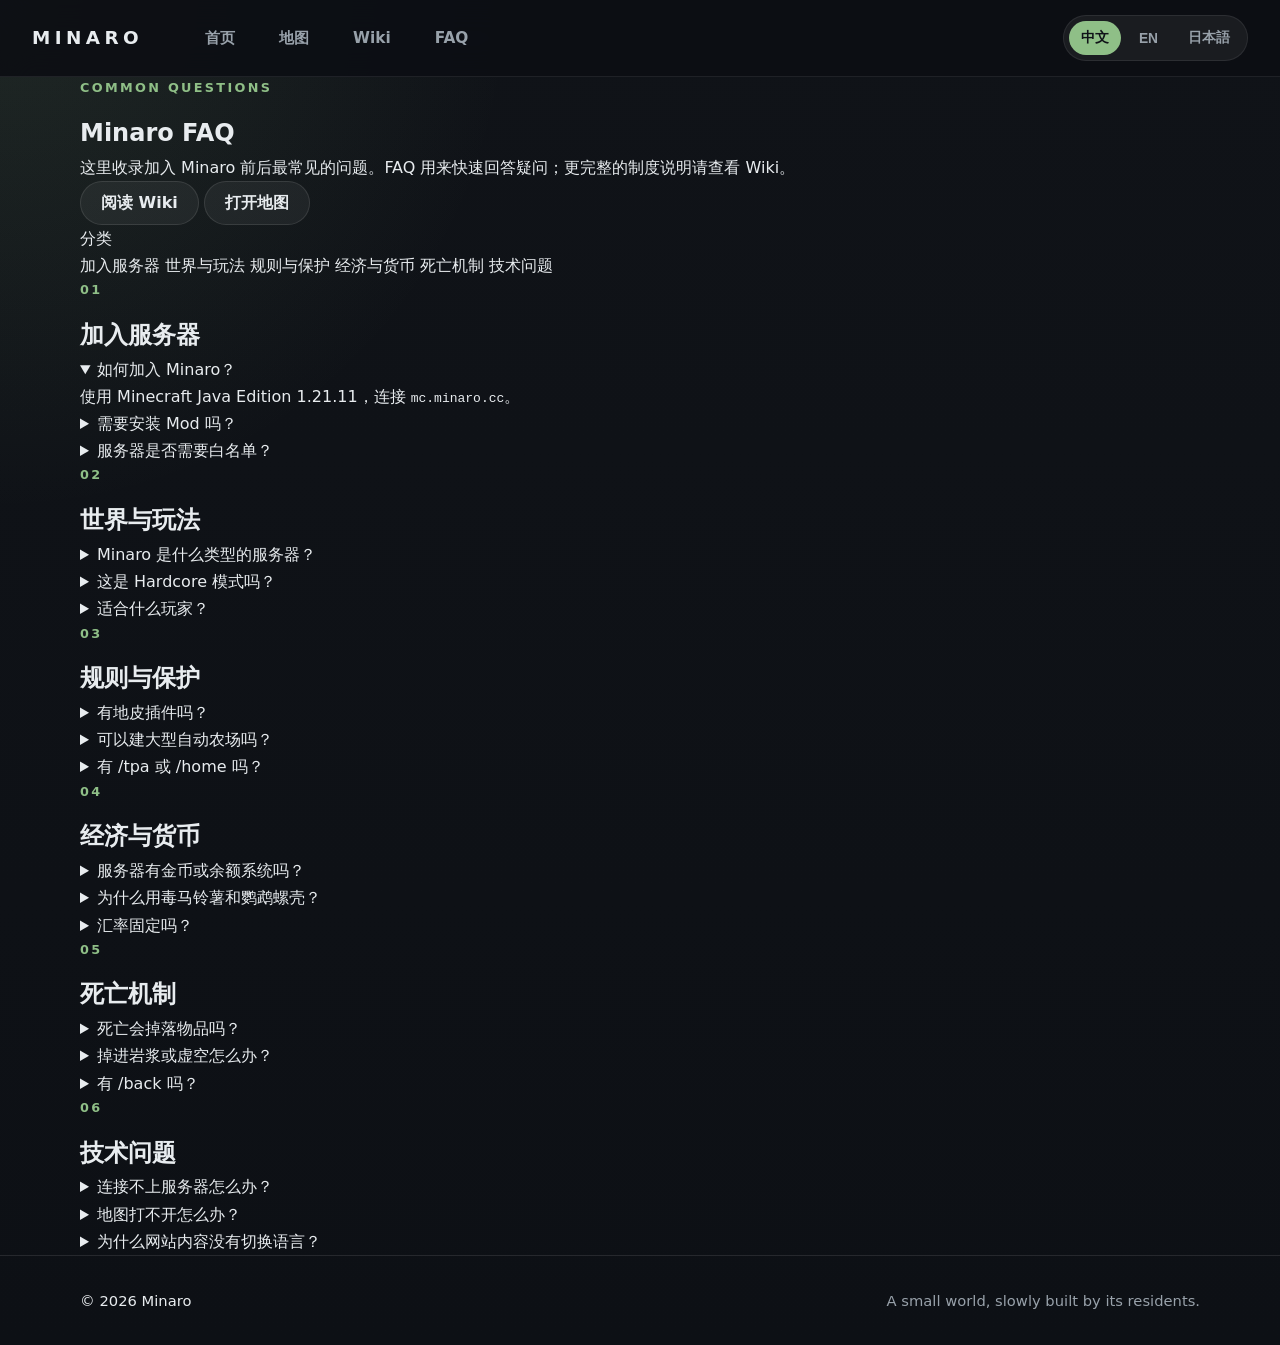
==== faq.html @ 6446cf9e "Create faq.html" ====
<!DOCTYPE html>
<html lang="zh-CN">
<head>
    <meta charset="UTF-8" />
    <meta name="viewport" content="width=device-width, initial-scale=1.0" />

    <title>Minaro FAQ</title>

    <meta
        name="description"
        content="Minaro FAQ 收录加入服务器、世界规则、经济系统、死亡机制、建筑保护与技术连接等常见问题。"
        data-i18n-content="faq.meta.description"
    />

    <meta property="og:title" content="Minaro FAQ" />

    <meta
        property="og:description"
        content="Minaro 的常见问题与新人说明。"
        data-i18n-content="faq.meta.ogdescription"
    />

    <meta property="og:type" content="website" />

    <link rel="stylesheet" href="/assets/css/style.css" />
    <link rel="stylesheet" href="/assets/css/faq.css" />
</head>

<body>
    <header class="site-header">
        <nav class="menubar">
            <div class="menubar-left">
                <a href="/" class="brand">MINARO</a>

                <div class="main-nav">
                    <a href="/" data-i18n="nav.home">首页</a>
                    <a
                        href="https://map.minaro.cc:54460"
                        target="_blank"
                        rel="noopener"
                        data-i18n="nav.map"
                    >
                        地图
                    </a>
                    <a href="/wiki.html" data-i18n="nav.wiki">Wiki</a>
                    <a href="/faq.html" class="active" data-i18n="nav.faq">FAQ</a>
                </div>
            </div>

            <div class="language-switcher" aria-label="Language selector">
                <button type="button" data-lang="zh" class="lang-btn active">中文</button>
                <button type="button" data-lang="en" class="lang-btn">EN</button>
                <button type="button" data-lang="ja" class="lang-btn">日本語</button>
            </div>
        </nav>
    </header>

    <main>
        <section class="faq-hero">
            <div class="container">
                <p class="eyebrow" data-i18n="faq.hero.eyebrow">
                    Common Questions
                </p>

                <h1 class="faq-title" data-i18n="faq.hero.title">
                    Minaro FAQ
                </h1>

                <p class="faq-intro" data-i18n="faq.hero.intro">
                    这里收录加入 Minaro 前后最常见的问题。FAQ 用来快速回答疑问；更完整的制度说明请查看 Wiki。
                </p>

                <div class="faq-actions">
                    <a href="/wiki.html" class="button secondary" data-i18n="faq.hero.wikiButton">
                        阅读 Wiki
                    </a>

                    <a
                        href="https://map.minaro.cc:54460"
                        target="_blank"
                        rel="noopener"
                        class="button secondary"
                        data-i18n="faq.hero.mapButton"
                    >
                        打开地图
                    </a>
                </div>
            </div>
        </section>

        <section class="faq-layout container">
            <aside class="faq-sidebar">
                <div class="faq-sidebar-card">
                    <p class="sidebar-title" data-i18n="faq.sidebar.title">
                        分类
                    </p>

                    <nav class="faq-toc">
                        <a href="#joining" data-i18n="faq.toc.joining">加入服务器</a>
                        <a href="#world" data-i18n="faq.toc.world">世界与玩法</a>
                        <a href="#rules" data-i18n="faq.toc.rules">规则与保护</a>
                        <a href="#economy" data-i18n="faq.toc.economy">经济与货币</a>
                        <a href="#death" data-i18n="faq.toc.death">死亡机制</a>
                        <a href="#technical" data-i18n="faq.toc.technical">技术问题</a>
                    </nav>
                </div>
            </aside>

            <article class="faq-content">
                <section class="faq-section" id="joining">
                    <p class="section-kicker">01</p>
                    <h2 data-i18n="faq.joining.title">加入服务器</h2>

                    <details class="faq-item" open>
                        <summary data-i18n="faq.joining.q1">
                            如何加入 Minaro？
                        </summary>
                        <p data-i18n-html="faq.joining.a1">
                            使用 Minecraft Java Edition 1.21.11，连接 <code>mc.minaro.cc</code>。
                        </p>
                    </details>

                    <details class="faq-item">
                        <summary data-i18n="faq.joining.q2">
                            需要安装 Mod 吗？
                        </summary>
                        <p data-i18n="faq.joining.a2">
                            不需要。Minaro 基于 Purpur/插件端，玩家使用原版客户端即可进入。
                        </p>
                    </details>

                    <details class="faq-item">
                        <summary data-i18n="faq.joining.q3">
                            服务器是否需要白名单？
                        </summary>
                        <p data-i18n="faq.joining.a3">
                            如果服务器处于内测或小规模阶段，可能会启用白名单。具体加入方式请以公告为准。
                        </p>
                    </details>
                </section>

                <section class="faq-section" id="world">
                    <p class="section-kicker">02</p>
                    <h2 data-i18n="faq.world.title">世界与玩法</h2>

                    <details class="faq-item">
                        <summary data-i18n="faq.world.q1">
                            Minaro 是什么类型的服务器？
                        </summary>
                        <p data-i18n="faq.world.a1">
                            Minaro 是一个小型长期生存世界，重视建筑、铁路、港口、钓鱼、酿酒、聚落与玩家合作。
                        </p>
                    </details>

                    <details class="faq-item">
                        <summary data-i18n="faq.world.q2">
                            这是 Hardcore 模式吗？
                        </summary>
                        <p data-i18n="faq.world.a2">
                            不是 Hardcore 模式。但死亡、距离、物资与交通都会保留一定代价。
                        </p>
                    </details>

                    <details class="faq-item">
                        <summary data-i18n="faq.world.q3">
                            适合什么玩家？
                        </summary>
                        <p data-i18n="faq.world.a3">
                            适合喜欢慢生存、建筑、交通系统、长期建设、小社区与世界沉淀的玩家。
                        </p>
                    </details>
                </section>

                <section class="faq-section" id="rules">
                    <p class="section-kicker">03</p>
                    <h2 data-i18n="faq.rules.title">规则与保护</h2>

                    <details class="faq-item">
                        <summary data-i18n="faq.rules.q1">
                            有地皮插件吗？
                        </summary>
                        <p data-i18n="faq.rules.a1">
                            没有大范围地皮插件。Minaro 希望世界保持连续开放，但会通过容器锁和 CoreProtect 保护私人物品与建筑。
                        </p>
                    </details>

                    <details class="faq-item">
                        <summary data-i18n="faq.rules.q2">
                            可以建大型自动农场吗？
                        </summary>
                        <p data-i18n="faq.rules.a2">
                            不鼓励极端工业化。影响服务器性能、破坏经济或过度刷资源的设施可能会被限制。
                        </p>
                    </details>

                    <details class="faq-item">
                        <summary data-i18n="faq.rules.q3">
                            有 /tpa 或 /home 吗？
                        </summary>
                        <p data-i18n-html="faq.rules.a3">
                            原则上不开放或严格限制。距离是 Minaro 世界设计的一部分，铁路、道路与港口因此才有意义。
                        </p>
                    </details>
                </section>

                <section class="faq-section" id="economy">
                    <p class="section-kicker">04</p>
                    <h2 data-i18n="faq.economy.title">经济与货币</h2>

                    <details class="faq-item">
                        <summary data-i18n="faq.economy.q1">
                            服务器有金币或余额系统吗？
                        </summary>
                        <p data-i18n="faq.economy.a1">
                            Minaro 倾向使用实体物品作为货币，而不是传统数字余额。交易会真实发生在地图中。
                        </p>
                    </details>

                    <details class="faq-item">
                        <summary data-i18n="faq.economy.q2">
                            为什么用毒马铃薯和鹦鹉螺壳？
                        </summary>
                        <p data-i18n="faq.economy.a2">
                            它们是可流通、可运输、可储存的实体货币，可以让贸易、仓储与运输变成世界的一部分。
                        </p>
                    </details>

                    <details class="faq-item">
                        <summary data-i18n="faq.economy.q3">
                            汇率固定吗？
                        </summary>
                        <p data-i18n="faq.economy.a3">
                            可以有官方参考汇率，但玩家之间允许自由议价。不同地区也可能形成不同价格。
                        </p>
                    </details>
                </section>

                <section class="faq-section" id="death">
                    <p class="section-kicker">05</p>
                    <h2 data-i18n="faq.death.title">死亡机制</h2>

                    <details class="faq-item">
                        <summary data-i18n="faq.death.q1">
                            死亡会掉落物品吗？
                        </summary>
                        <p data-i18n="faq.death.a1">
                            死亡后会通过 Graves 类机制生成墓碑或死亡容器，玩家需要返回死亡地点取回遗物。
                        </p>
                    </details>

                    <details class="faq-item">
                        <summary data-i18n="faq.death.q2">
                            掉进岩浆或虚空怎么办？
                        </summary>
                        <p data-i18n="faq.death.a2">
                            插件会尽量在最近安全位置生成墓碑，具体效果以服务器实际设置为准。
                        </p>
                    </details>

                    <details class="faq-item">
                        <summary data-i18n="faq.death.q3">
                            有 /back 吗？
                        </summary>
                        <p data-i18n-html="faq.death.a3">
                            不开放 <code>/back</code>。死亡后的回收、救援和交通应成为世界的一部分。
                        </p>
                    </details>
                </section>

                <section class="faq-section" id="technical">
                    <p class="section-kicker">06</p>
                    <h2 data-i18n="faq.technical.title">技术问题</h2>

                    <details class="faq-item">
                        <summary data-i18n="faq.technical.q1">
                            连接不上服务器怎么办？
                        </summary>
                        <p data-i18n-html="faq.technical.a1">
                            请确认版本是否为 Java 1.21.11，并检查地址是否为 <code>mc.minaro.cc</code>。如果仍无法连接，请查看公告或联系管理员。
                        </p>
                    </details>

                    <details class="faq-item">
                        <summary data-i18n="faq.technical.q2">
                            地图打不开怎么办？
                        </summary>
                        <p data-i18n="faq.technical.a2">
                            地图服务可能会随服务器维护而暂时关闭。请稍后重试，或查看首页公告。
                        </p>
                    </details>

                    <details class="faq-item">
                        <summary data-i18n="faq.technical.q3">
                            为什么网站内容没有切换语言？
                        </summary>
                        <p data-i18n="faq.technical.a3">
                            请尝试刷新页面。如果仍然无效，可能是浏览器缓存或脚本尚未更新。
                        </p>
                    </details>
                </section>
            </article>
        </section>
    </main>

    <footer class="site-footer">
        <div class="container footer-inner">
            <p>© <span id="year"></span> Minaro</p>
            <p class="muted" data-i18n="footer.text">
                A small world, slowly built by its residents.
            </p>
        </div>
    </footer>

    <script src="/assets/js/app.js"></script>
    <script src="/assets/js/faq.js"></script>
</body>
</html>
---- assets/css/style.css ----
:root {
    --bg: #101318;
    --bg-soft: #151a21;
    --panel: rgba(255, 255, 255, 0.055);
    --panel-strong: rgba(255, 255, 255, 0.085);
    --text: #e8ecef;
    --muted: #98a1aa;
    --primary: #8fbf87;
    --primary-soft: rgba(143, 191, 135, 0.16);
    --border: rgba(255, 255, 255, 0.1);
    --shadow: 0 20px 60px rgba(0, 0, 0, 0.35);
    --radius: 20px;
}

* {
    box-sizing: border-box;
    margin: 0;
    padding: 0;
}

html {
    scroll-behavior: smooth;
}

body {
    min-height: 100vh;
    background:
        radial-gradient(circle at top left, rgba(143, 191, 135, 0.12), transparent 32rem),
        linear-gradient(180deg, #101318 0%, #0d1015 100%);
    color: var(--text);
    font-family:
        Inter,
        ui-sans-serif,
        system-ui,
        -apple-system,
        BlinkMacSystemFont,
        "Segoe UI",
        "Noto Sans SC",
        sans-serif;
    line-height: 1.7;
}

a {
    color: inherit;
    text-decoration: none;
}

.container {
    width: min(1120px, calc(100% - 40px));
    margin: 0 auto;
}

.site-header {
    position: sticky;
    top: 0;
    z-index: 100;
    background: rgba(12, 15, 20, 0.92);
    -webkit-backdrop-filter: blur(16px);
    backdrop-filter: blur(16px);
    border-bottom: 1px solid rgba(255, 255, 255, 0.08);
}

.menubar {
    width: 100%;
    min-height: 76px;
    padding: 0 32px;
    display: flex;
    align-items: center;
    justify-content: space-between;
}

.menubar-left {
    display: flex;
    align-items: center;
    gap: 44px;
}

.brand {
    font-size: 1.15rem;
    font-weight: 900;
    letter-spacing: 0.24em;
    color: var(--text);
    text-decoration: none;
    white-space: nowrap;
}

.main-nav {
    display: flex;
    align-items: center;
    gap: 8px;
}

.main-nav a {
    padding: 12px 18px;
    border-radius: 999px;
    color: var(--muted);
    text-decoration: none;
    font-weight: 700;
    font-size: 0.96rem;
    transition:
        color 0.2s ease,
        background 0.2s ease,
        transform 0.2s ease;
}

.main-nav a:hover {
    color: var(--text);
    background: rgba(255, 255, 255, 0.07);
    transform: translateY(-1px);
}

.language-switcher {
    display: flex;
    align-items: center;
    gap: 6px;
    padding: 5px;
    border-radius: 999px;
    background: rgba(255, 255, 255, 0.06);
    border: 1px solid rgba(255, 255, 255, 0.08);
}

.lang-btn {
    border: none;
    cursor: pointer;
    border-radius: 999px;
    padding: 8px 12px;
    background: transparent;
    color: var(--muted);
    font-weight: 700;
    font-size: 0.86rem;
    transition:
        color 0.2s ease,
        background 0.2s ease;
}

.lang-btn:hover {
    color: var(--text);
}

.lang-btn.active {
    background: var(--primary);
    color: #101318;
}


.hero {
    padding: 120px 0 96px;
}

.hero-inner {
    max-width: 820px;
}

.eyebrow,
.section-kicker {
    color: var(--primary);
    font-size: 0.8rem;
    font-weight: 700;
    letter-spacing: 0.18em;
    text-transform: uppercase;
    margin-bottom: 14px;
    animation: fadeInUp 0.7s ease both;
}

.hero-title {
    position: relative;
    display: inline-block;
    animation: fadeInLeft 0.9s cubic-bezier(0.22, 1, 0.36, 1) both;
    font-family:
        "Inter",
        "Avenir Next",
        "Helvetica Neue",
        system-ui,
        sans-serif;

    font-size: clamp(4.8rem, 14vw, 10rem);
    line-height: 0.85;
    font-weight: 900;
    letter-spacing: -0.085em;
    text-transform: uppercase;

    color: #e8ecef;

    text-shadow:
        0 1px 0 rgba(255, 255, 255, 0.06),
        0 24px 80px rgba(143, 191, 135, 0.16);

    margin-bottom: 42px;
}

.hero-title::after {
    content: "";
    position: absolute;
    left: 0.035em;
    bottom: -0.18em;

    width: 44%;
    height: 4px;

    border-radius: 999px;
    background: linear-gradient(
        90deg,
        #8fbf87,
        rgba(143, 191, 135, 0)
    );
}

.hero-text {
    max-width: 720px;
    color: var(--muted);
    font-size: clamp(1rem, 2vw, 1.25rem);
    margin-bottom: 34px;
    animation: fadeInUp 0.8s ease both;
    animation-delay: 0.18s;
}

.hero-actions {
    display: flex;
    flex-wrap: wrap;
    gap: 14px;
    animation: fadeInUp 0.8s ease both;
    animation-delay: 0.32s;
}

.button,
.copy-btn {
    display: inline-flex;
    align-items: center;
    justify-content: center;
    min-height: 44px;
    border-radius: 999px;
    padding: 0 20px;
    font-weight: 700;
    border: 1px solid var(--border);
    cursor: pointer;
    transition:
        transform 0.2s ease,
        background 0.2s ease,
        border-color 0.2s ease;
}

.button:hover,
.copy-btn:hover {
    transform: translateY(-2px);
}

.button.primary {
    background: var(--primary);
    color: #101318;
    border-color: transparent;
}

.button.secondary,
.copy-btn {
    background: var(--panel);
    color: var(--text);
}

.button.secondary:hover,
.copy-btn:hover {
    background: var(--panel-strong);
    border-color: rgba(255, 255, 255, 0.2);
}

.entry-section,
.bulletin-section,
.features-section,
.rules-section {
    padding: 72px 0;
}

.entry-card {
    display: flex;
    align-items: center;
    justify-content: space-between;
    gap: 24px;
    padding: 28px;
    border: 1px solid var(--border);
    border-radius: var(--radius);
    background: var(--panel);
    box-shadow: var(--shadow);
    animation: softReveal 0.75s ease both;
}

.entry-card h2 {
    font-size: clamp(1.8rem, 4vw, 3rem);
    letter-spacing: -0.04em;
}

.muted {
    color: var(--muted);
}

.section-heading {
    margin-bottom: 32px;
}

.section-heading h2 {
    font-size: clamp(2rem, 5vw, 3.5rem);
    letter-spacing: -0.05em;
}

.bulletin-list {
    display: grid;
    gap: 14px;
    max-width: 760px;
}

.bulletin-item {
    padding: 18px 20px;
    border-left: 2px solid var(--primary);
    border-radius: 0 14px 14px 0;
    background: var(--panel);
    animation: softReveal 0.75s ease both;
}

.bulletin-date {
    display: block;
    color: var(--primary);
    font-size: 0.86rem;
    font-weight: 700;
    margin-bottom: 4px;
}

.tags {
    display: flex;
    flex-wrap: wrap;
    gap: 10px;
    margin-bottom: 36px;
}

.tags span {
    padding: 8px 14px;
    border-radius: 999px;
    background: var(--primary-soft);
    color: var(--primary);
    border: 1px solid rgba(143, 191, 135, 0.24);
    font-size: 0.92rem;
}

.feature-grid,
.rules-grid {
    display: grid;
    grid-template-columns: repeat(4, 1fr);
    gap: 18px;
}

.feature-card,
.rule-card {
    border: 1px solid var(--border);
    border-radius: var(--radius);
    background: var(--panel);
    padding: 24px;
    animation: softReveal 0.75s ease both;
}

.feature-card {
    min-height: 250px;
}

.feature-icon {
    font-size: 2rem;
    margin-bottom: 18px;
}

.feature-card h3,
.rule-card h3 {
    margin-bottom: 10px;
    font-size: 1.15rem;
}

.feature-card p,
.rule-card p {
    color: var(--muted);
    font-size: 0.96rem;
}

.rule-card {
    display: flex;
    gap: 18px;
}

.rule-card span {
    width: 40px;
    height: 40px;
    flex: 0 0 40px;
    border-radius: 50%;
    display: inline-flex;
    align-items: center;
    justify-content: center;
    background: var(--primary-soft);
    color: var(--primary);
    font-weight: 800;
}

.site-footer {
    border-top: 1px solid var(--border);
    padding: 32px 0;
}

.footer-inner {
    display: flex;
    align-items: center;
    justify-content: space-between;
    gap: 18px;
    font-size: 0.92rem;
}

@media (max-width: 760px) {
    .menubar {
        min-height: auto;
        padding: 18px 20px;
        align-items: flex-start;
        flex-direction: column;
        gap: 16px;
    }

    .menubar-left {
        width: 100%;
        align-items: flex-start;
        flex-direction: column;
        gap: 14px;
    }

    .main-nav {
        width: 100%;
        flex-wrap: wrap;
    }

    .main-nav a {
        padding: 10px 14px;
        font-size: 0.92rem;
    }

    .language-switcher {
        align-self: flex-start;
    }
    
    .hero {
        padding: 76px 0 56px;
    }

    .entry-section,
    .bulletin-section,
    .features-section,
    .rules-section {
        padding: 48px 0;
    }

    .feature-grid,
    .rules-grid {
        grid-template-columns: 1fr;
    }

    .footer-inner {
        align-items: flex-start;
        flex-direction: column;
    }
}

.reveal {
    opacity: 0;
    transform: translateY(24px);
    transition:
        opacity 0.7s ease,
        transform 0.7s ease;
}

.reveal.visible {
    opacity: 1;
    transform: translateY(0);
}

/* =========================
   Motion System
   ========================= */

@keyframes fadeInLeft {
    from {
        opacity: 0;
        transform: translateX(-36px);
    }

    to {
        opacity: 1;
        transform: translateX(0);
    }
}

@keyframes fadeInUp {
    from {
        opacity: 0;
        transform: translateY(24px);
    }

    to {
        opacity: 1;
        transform: translateY(0);
    }
}

@keyframes softReveal {
    from {
        opacity: 0;
        filter: blur(8px);
        transform: translateY(12px);
    }

    to {
        opacity: 1;
        filter: blur(0);
        transform: translateY(0);
    }
}
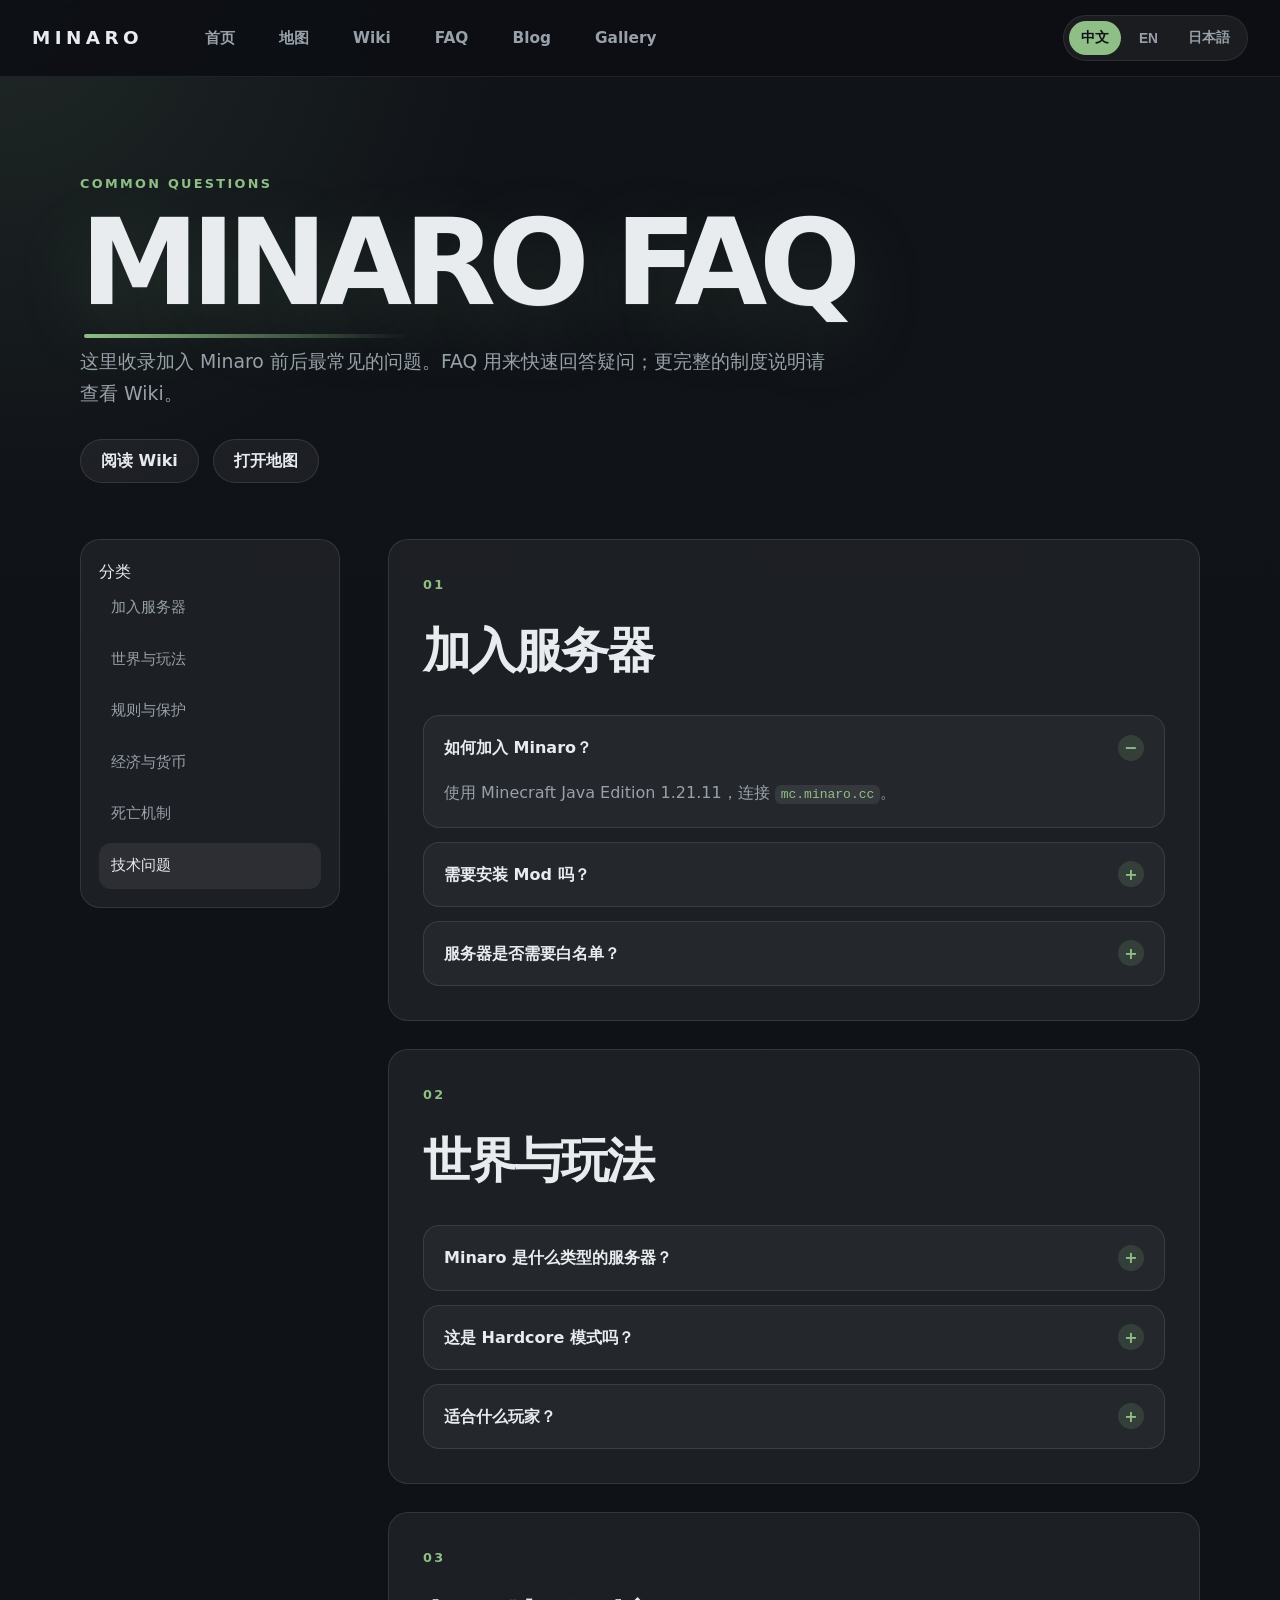
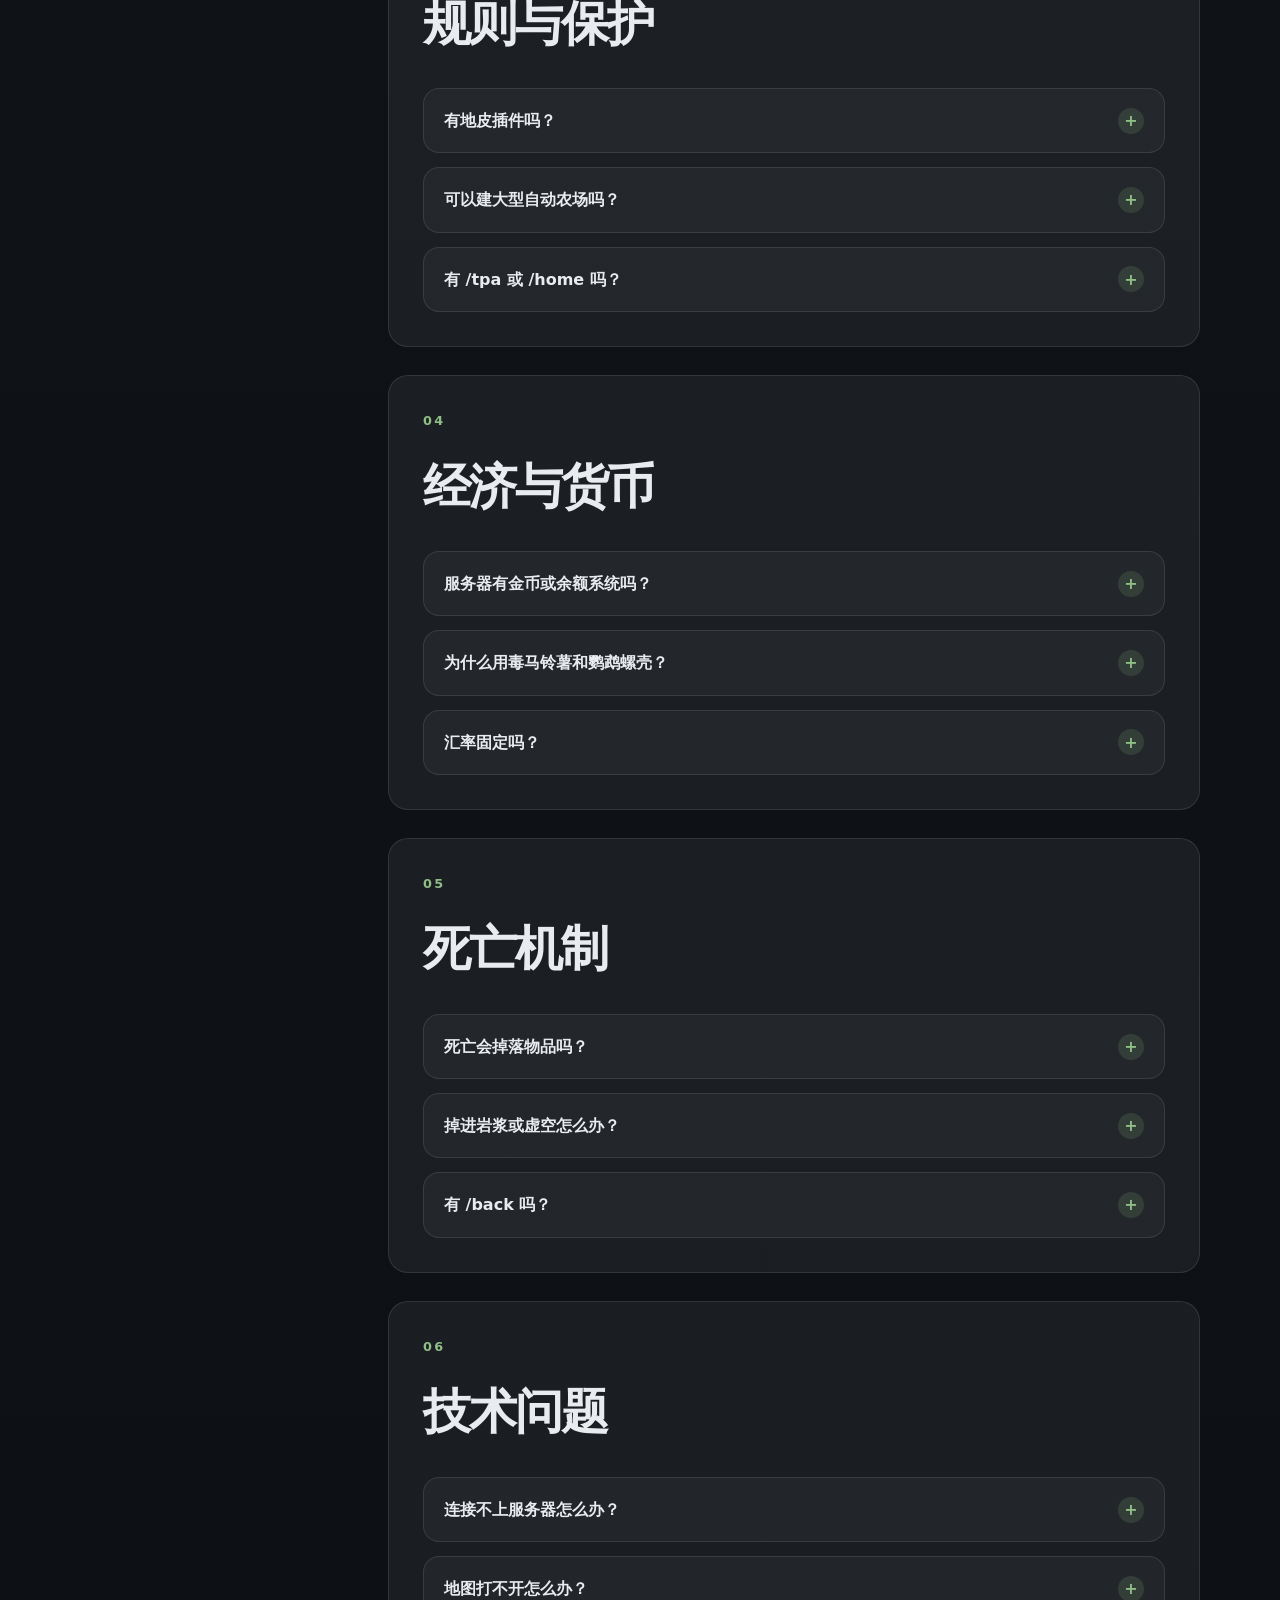
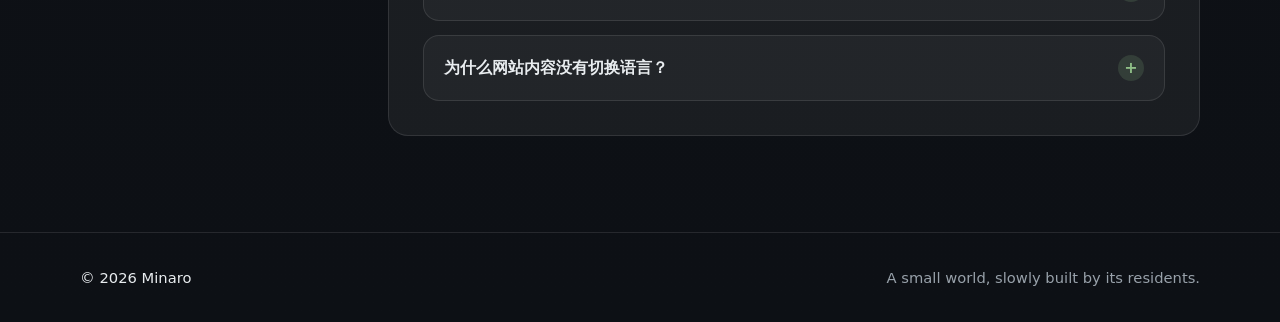
==== commit 4dfecf86: "Update faq.html" ====
--- a/faq.html
+++ b/faq.html
@@ -44,6 +44,8 @@
                     </a>
                     <a href="/wiki.html" data-i18n="nav.wiki">Wiki</a>
                     <a href="/faq.html" class="active" data-i18n="nav.faq">FAQ</a>
+                    <a href="/blog.html" data-i18n="nav.blog">Blog</a>
+                    <a href="/gallery.html" data-i18n="nav.gallery">Gallery</a>
                 </div>
             </div>
 
--- a/assets/css/faq.css
+++ b/assets/css/faq.css
@@ -0,0 +1,221 @@
+.faq-hero {
+    padding: 96px 0 56px;
+}
+
+.faq-title {
+    position: relative;
+    display: inline-block;
+
+    font-size: clamp(3.8rem, 10vw, 7.5rem);
+    line-height: 0.9;
+    font-weight: 900;
+    letter-spacing: -0.07em;
+    text-transform: uppercase;
+
+    color: var(--text);
+
+    text-shadow:
+        0 1px 0 rgba(255, 255, 255, 0.06),
+        0 24px 80px rgba(143, 191, 135, 0.16);
+
+    margin-bottom: 28px;
+}
+
+.faq-title::after {
+    content: "";
+    position: absolute;
+    left: 0.035em;
+    bottom: -0.18em;
+
+    width: 42%;
+    height: 4px;
+
+    border-radius: 999px;
+    background: linear-gradient(
+        90deg,
+        var(--primary),
+        rgba(143, 191, 135, 0)
+    );
+}
+
+.faq-intro {
+    max-width: 760px;
+    color: var(--muted);
+    font-size: clamp(1rem, 2vw, 1.18rem);
+}
+
+.faq-actions {
+    display: flex;
+    flex-wrap: wrap;
+    gap: 14px;
+    margin-top: 30px;
+}
+
+.faq-layout {
+    display: grid;
+    grid-template-columns: 260px minmax(0, 1fr);
+    gap: 48px;
+    padding-bottom: 96px;
+}
+
+.faq-sidebar {
+    position: relative;
+}
+
+.faq-sidebar-card {
+    position: sticky;
+    top: 104px;
+    padding: 18px;
+    border: 1px solid var(--border);
+    border-radius: var(--radius);
+    background: var(--panel);
+}
+
+.faq-toc {
+    display: grid;
+    gap: 6px;
+}
+
+.faq-toc a {
+    padding: 10px 12px;
+    border-radius: 12px;
+    color: var(--muted);
+    font-size: 0.94rem;
+    transition:
+        color 0.2s ease,
+        background 0.2s ease;
+}
+
+.faq-toc a:hover,
+.faq-toc a.active {
+    color: var(--text);
+    background: rgba(255, 255, 255, 0.07);
+}
+
+.faq-content {
+    display: grid;
+    gap: 28px;
+}
+
+.faq-section {
+    padding: 34px;
+    border: 1px solid var(--border);
+    border-radius: var(--radius);
+    background: var(--panel);
+}
+
+.faq-section h2 {
+    font-size: clamp(1.8rem, 4vw, 3rem);
+    letter-spacing: -0.04em;
+    margin-bottom: 24px;
+}
+
+.faq-item {
+    border: 1px solid var(--border);
+    border-radius: 16px;
+    background: rgba(255, 255, 255, 0.04);
+    overflow: hidden;
+}
+
+.faq-item + .faq-item {
+    margin-top: 14px;
+}
+
+.faq-item summary {
+    cursor: pointer;
+    position: relative;
+    list-style: none;
+
+    padding: 18px 54px 18px 20px;
+
+    color: var(--text);
+    font-weight: 800;
+
+    transition:
+        background 0.2s ease,
+        color 0.2s ease;
+}
+
+.faq-item summary::-webkit-details-marker {
+    display: none;
+}
+
+.faq-item summary::after {
+    content: "+";
+    position: absolute;
+    right: 20px;
+    top: 50%;
+
+    width: 26px;
+    height: 26px;
+
+    display: inline-flex;
+    align-items: center;
+    justify-content: center;
+
+    transform: translateY(-50%);
+
+    border-radius: 50%;
+    background: var(--primary-soft);
+    color: var(--primary);
+
+    font-weight: 900;
+    transition:
+        transform 0.2s ease,
+        background 0.2s ease;
+}
+
+.faq-item[open] summary::after {
+    content: "−";
+    transform: translateY(-50%) rotate(180deg);
+}
+
+.faq-item summary:hover {
+    background: rgba(255, 255, 255, 0.045);
+}
+
+.faq-item p {
+    padding: 0 20px 20px;
+    color: var(--muted);
+}
+
+.faq-item code {
+    padding: 2px 6px;
+    border-radius: 6px;
+    color: var(--primary);
+    background: rgba(255, 255, 255, 0.08);
+}
+
+@media (max-width: 900px) {
+    .faq-layout {
+        grid-template-columns: 1fr;
+        gap: 28px;
+    }
+
+    .faq-sidebar-card {
+        position: static;
+    }
+
+    .faq-toc {
+        display: flex;
+        flex-wrap: wrap;
+    }
+}
+
+@media (max-width: 640px) {
+    .faq-hero {
+        padding: 72px 0 40px;
+    }
+
+    .faq-section {
+        padding: 24px;
+    }
+
+    .faq-item summary {
+        padding: 16px 48px 16px 16px;
+    }
+
+    .faq-item p {
+        padding: 0 16px 18px;
+    }
+}
